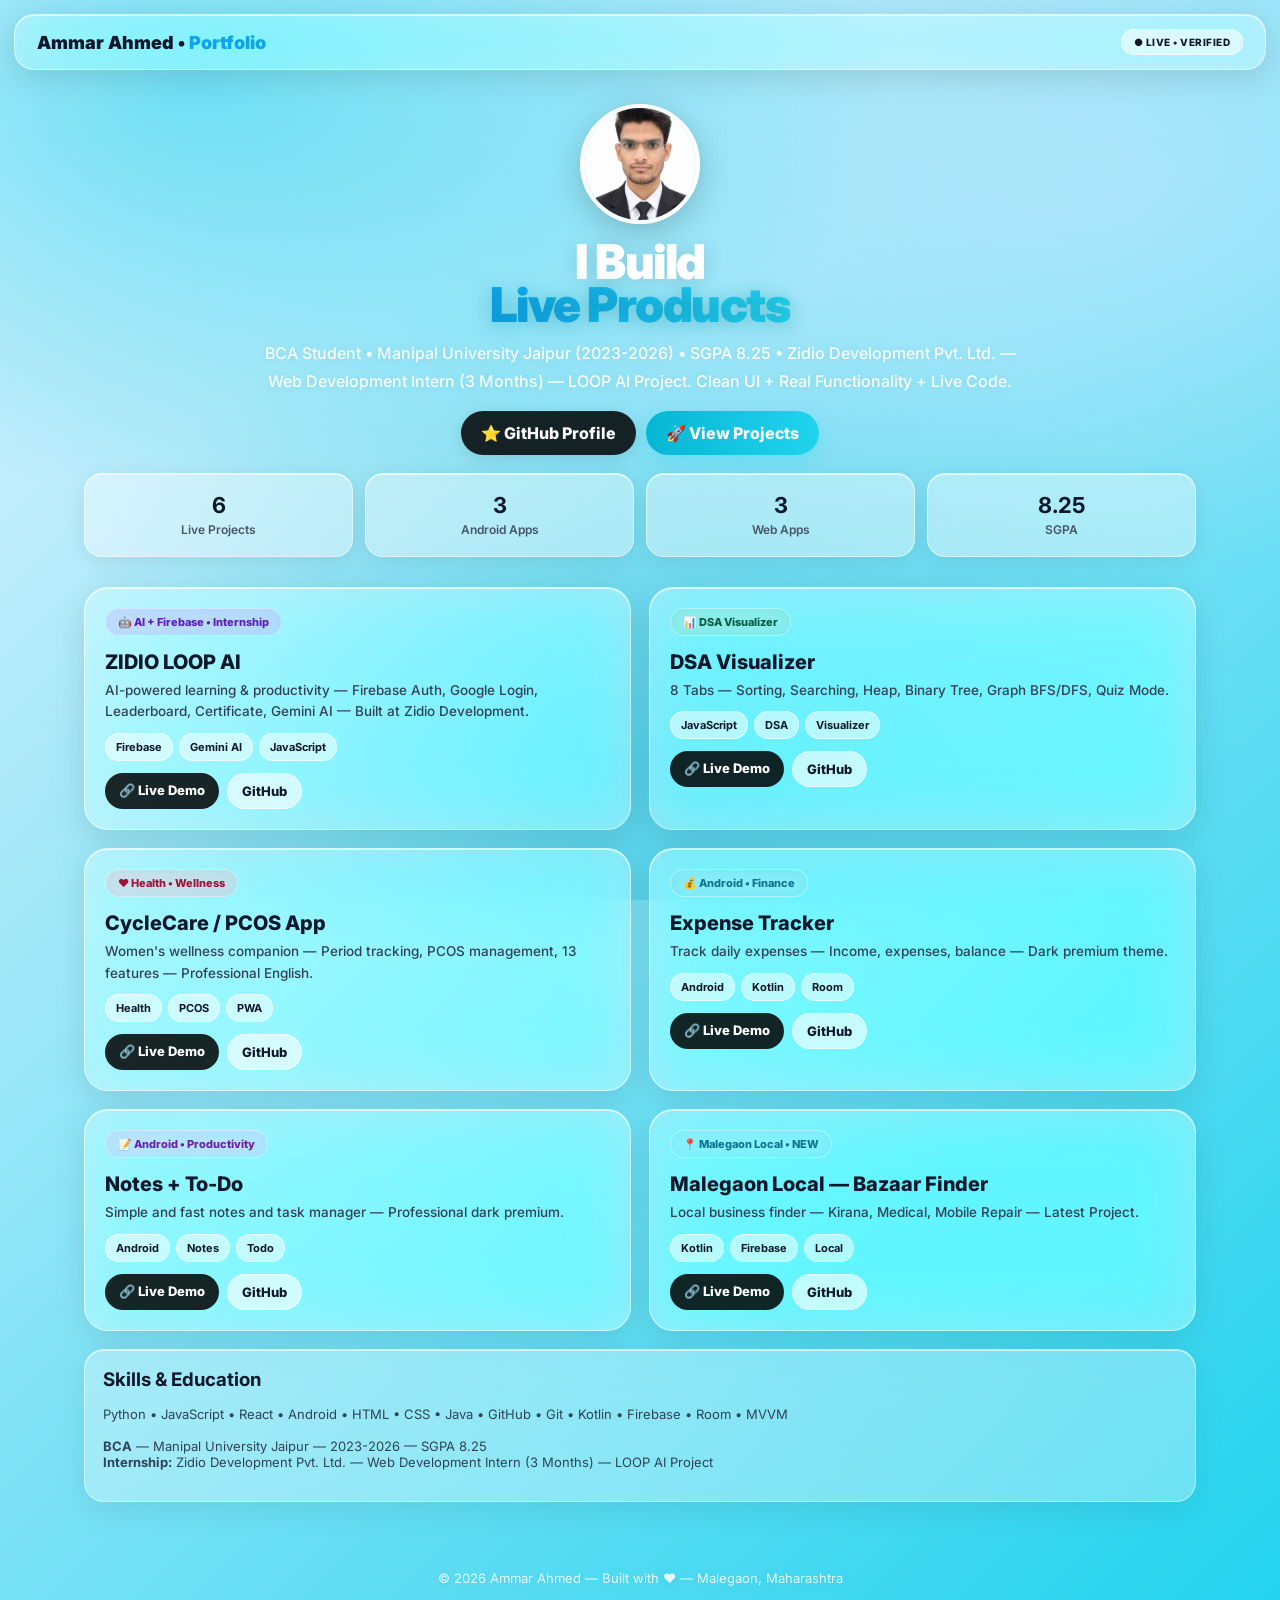
==== index.html @ c68ac888 "Remove duplicate Notes + To-Do card from index.html" ====
<!DOCTYPE html>
<html lang="en">
<head>
<meta charset="utf-8">
<meta name="viewport" content="width=device-width,initial-scale=1">
<title>Ammar Ahmed | Python | React | Android Developer</title>
<link rel="stylesheet" href="style.css">
</head>
<body>
<div class="nav"><div class="logo">Ammar Ahmed • <span>Portfolio</span></div><div class="badge-aqua">● LIVE • VERIFIED</div></div>
<div class="hero">
<img src="profile.jpg" alt="Ammar Ahmed" style="width:120px;height:120px;border-radius:50%;object-fit:cover;border:4px solid #fff;box-shadow:0 8px 32px rgba(0,0,0,.2);margin:0 auto 16px;display:block">
<h1>I Build<br><span>Live Products</span></h1>
<p>BCA Student • Manipal University Jaipur (2023-2026) • SGPA 8.25 • Zidio Development Pvt. Ltd. — Web Development Intern (3 Months) — LOOP AI Project. Clean UI + Real Functionality + Live Code.</p>
<div class="btns"><a class="btn dark" href="https://github.com/AmmarAhmed-star" target="_blank">⭐ GitHub Profile</a><a class="btn aqua" href="#projects">🚀 View Projects</a></div>
<div class="stats"><div class="stat"><b>6</b><span>Live Projects</span></div><div class="stat"><b>3</b><span>Android Apps</span></div><div class="stat"><b>3</b><span>Web Apps</span></div><div class="stat"><b>8.25</b><span>SGPA</span></div></div>
</div>
<div class="wrap" id="projects">
<div class="grid">
<div class="card"><span class="badge ai">🤖 AI + Firebase • Internship</span><h3>ZIDIO LOOP AI</h3><p>AI-powered learning & productivity — Firebase Auth, Google Login, Leaderboard, Certificate, Gemini AI — Built at Zidio Development.</p><div class="tags"><span class="tag">Firebase</span><span class="tag">Gemini AI</span><span class="tag">JavaScript</span></div><div class="links"><a href="https://ammarahmed-star.github.io/ZIDIO-LOOP-Projects/" target="_blank">🔗 Live Demo</a><a class="light" href="https://ammarahmed-star.github.io/ZIDIO-LOOP-Projects/" target="_blank">GitHub</a></div></div>
<div class="card"><span class="badge dsa">📊 DSA Visualizer</span><h3>DSA Visualizer</h3><p>8 Tabs — Sorting, Searching, Heap, Binary Tree, Graph BFS/DFS, Quiz Mode.</p><div class="tags"><span class="tag">JavaScript</span><span class="tag">DSA</span><span class="tag">Visualizer</span></div><div class="links"><a href="https://ammarahmed-star.github.io/DSA---Visualizer/" target="_blank">🔗 Live Demo</a><a class="light" href="https://github.com/AmmarAhmed-star/DSA---Visualizer" target="_blank">GitHub</a></div></div>
<div class="card"><span class="badge health">❤️ Health • Wellness</span><h3>CycleCare / PCOS App</h3><p>Women's wellness companion — Period tracking, PCOS management, 13 features — Professional English.</p><div class="tags"><span class="tag">Health</span><span class="tag">PCOS</span><span class="tag">PWA</span></div><div class="links"><a href="https://ammarahmed-star.github.io/PCOS---Management---Application/" target="_blank">🔗 Live Demo</a><a class="light" href="https://github.com/AmmarAhmed-star/PCOS---Management---Application" target="_blank">GitHub</a></div></div>
<div class="card"><span class="badge expense">💰 Android • Finance</span><h3>Expense Tracker</h3><p>Track daily expenses — Income, expenses, balance — Dark premium theme.</p><div class="tags"><span class="tag">Android</span><span class="tag">Kotlin</span><span class="tag">Room</span></div><div class="links"><a href="https://ammarahmed-star.github.io/Android-Expense-Tracker/" target="_blank">🔗 Live Demo</a><a class="light" href="https://ammarahmed-star.github.io/Android-Expense-Tracker/" target="_blank">GitHub</a></div></div>
<div class="card"><span class="badge todo">📝 Android • Productivity</span><h3>Notes + To-Do</h3><p>Simple and fast notes and task manager — Professional dark premium.</p><div class="tags"><span class="tag">Android</span><span class="tag">Notes</span><span class="tag">Todo</span></div><div class="links"><a href="https://ammarahmed-star.github.io/Android-Note-Todo-application/" target="_blank">🔗 Live Demo</a><a class="light" href="https://ammarahmed-star.github.io/Android-Note-Todo-application/" target="_blank">GitHub</a></div></div>
<div class="card"><span class="badge local">📍 Malegaon Local • NEW</span><h3>Malegaon Local — Bazaar Finder</h3><p>Local business finder — Kirana, Medical, Mobile Repair — Latest Project.</p><div class="tags"><span class="tag">Kotlin</span><span class="tag">Firebase</span><span class="tag">Local</span></div><div class="links"><a href="https://ammarahmed-star.github.io/Malegaon-Local/" target="_blank">🔗 Live Demo</a><a class="light" href="https://github.com/AmmarAhmed-star/Malegaon-Local" target="_blank">GitHub</a></div></div>
</div>
<div class="section"><h3 style="margin:0">Skills & Education</h3><p style="color:#334155;font-size:13px;line-height:1.6">Python • JavaScript • React • Android • HTML • CSS • Java • GitHub • Git • Kotlin • Firebase • Room • MVVM</p><p style="color:#334155;font-size:13px"><b>BCA</b> — Manipal University Jaipur — 2023-2026 — SGPA 8.25<br><b>Internship:</b> Zidio Development Pvt. Ltd. — Web Development Intern (3 Months) — LOOP AI Project</p></div>
</div>
<div class="footer">© 2026 Ammar Ahmed — Built with ❤️ — Malegaon, Maharashtra</div>
</body>
</html>
---- style.css ----
/* Aqua Blue Glass Theme #22D3EE - iOS Transparent - Portfolio- */
@import url('https://fonts.googleapis.com/css2?family=Inter:wght@400;600;800;900&display=swap');

*{box-sizing:border-box}

body{
  margin:0;
  font-family:Inter,system-ui,Segoe UI,Roboto,Arial;
  min-height:100vh;
  background:linear-gradient(135deg,#E0F2FE 0%,#22D3EE 100%);
  color:#0F172A;
  position:relative
}

body::before{
  content:'';
  position:fixed;
  inset:0;
  z-index:0;
  background:
    radial-gradient(700px 400px at 15% 10%,rgba(34,211,238,.55),transparent),
    radial-gradient(700px 400px at 85% 20%,rgba(186,230,253,.7),transparent),
    radial-gradient(600px 500px at 50% 85%,rgba(6,182,212,.35),transparent);
  pointer-events:none
}

body *{position:relative;z-index:1}

/* Nav - Glass */
.nav{
  position:sticky;
  top:0;
  z-index:20;
  display:flex;
  justify-content:space-between;
  align-items:center;
  padding:14px 22px;
  margin:14px;
  border-radius:20px;
  background:rgba(255,255,255,.30);
  backdrop-filter:blur(30px) saturate(180%);
  -webkit-backdrop-filter:blur(30px) saturate(180%);
  border:1px solid rgba(255,255,255,.5);
  box-shadow:0 8px 32px rgba(0,0,0,.12),inset 0 1px 0 rgba(255,255,255,.7)
}

.logo{font-weight:900;font-size:18px}
.logo span{color:#0EA5E9}

.badge-aqua{
  font-size:10px;
  padding:6px 12px;
  border-radius:999px;
  background:rgba(255,255,255,.45);
  backdrop-filter:blur(10px);
  border:1px solid rgba(255,255,255,.6);
  font-weight:800;
  letter-spacing:.5px
}

/* Hero */
.hero{
  max-width:1160px;
  margin:0 auto;
  padding:20px 24px 0;
  text-align:center
}

.hero h1{
  font-size:48px;
  margin:0;
  line-height:.9;
  letter-spacing:-1.5px;
  font-weight:900;
  color:#fff;
  text-shadow:0 2px 20px rgba(0,0,0,.15)
}

.hero h1 span{
  background:linear-gradient(90deg,#0EA5E9,#22D3EE);
  -webkit-background-clip:text;
  background-clip:text;
  color:transparent;
  filter:drop-shadow(0 2px 10px rgba(34,211,238,.3))
}

.hero p{
  color:rgba(255,255,255,.92);
  max-width:760px;
  margin:14px auto;
  line-height:1.7;
  font-weight:500;
  text-shadow:0 1px 10px rgba(0,0,0,.1)
}

/* Buttons */
.btns{display:flex;gap:10px;justify-content:center;flex-wrap:wrap;margin-top:16px}

.btn{
  padding:12px 20px;
  border-radius:999px;
  font-weight:800;
  border:0;
  cursor:pointer;
  text-decoration:none;
  display:inline-block;
  backdrop-filter:blur(10px);
  transition:.2s;
  box-shadow:0 4px 16px rgba(0,0,0,.1)
}

.btn.dark{background:rgba(0,0,0,.85);color:#fff}
.btn.aqua{background:linear-gradient(90deg,#06B6D4,#22D3EE);color:#fff;box-shadow:0 8px 20px rgba(34,211,238,.3)}
.btn:hover{transform:translateY(-2px)}

/* Wrap & Cards - Glass */
.wrap{max-width:1160px;margin:0 auto;padding:12px 24px 40px}
.grid{display:grid;grid-template-columns:1fr 1fr;gap:18px;margin-top:18px}

.card{
  background:rgba(255,255,255,.38);
  backdrop-filter:blur(30px) saturate(180%);
  -webkit-backdrop-filter:blur(30px) saturate(180%);
  border:1px solid rgba(255,255,255,.55);
  border-radius:24px;
  padding:20px;
  box-shadow:0 8px 32px rgba(0,0,0,.1),inset 0 1px 0 rgba(255,255,255,.7);
  transition:.25s
}

.card:hover{
  transform:translateY(-3px);
  background:rgba(255,255,255,.5);
  box-shadow:0 16px 40px rgba(0,0,0,.14),inset 0 1px 0 rgba(255,255,255,.8)
}

.badge{
  display:inline-block;
  padding:6px 12px;
  border-radius:999px;
  font-size:11px;
  font-weight:800;
  margin-bottom:8px;
  backdrop-filter:blur(10px);
  border:1px solid rgba(255,255,255,.4)
}

.badge.ai{background:rgba(124,58,237,.15);color:#5B21B6}
.badge.dsa{background:rgba(16,185,129,.15);color:#065F46}
.badge.health{background:rgba(244,63,94,.12);color:#9F1239}
.badge.expense{background:rgba(6,182,212,.15);color:#0E7490}
.badge.todo{background:rgba(168,85,247,.12);color:#6B21A8}
.badge.local{background:rgba(34,211,238,.2);color:#0E7490}

.card h3{margin:6px 0 6px;font-size:20px;font-weight:800}
.card p{color:#334155;font-size:13.5px;line-height:1.6;margin:0;font-weight:500}

.tags{margin-top:10px;display:flex;flex-wrap:wrap;gap:6px}
.tag{padding:6px 10px;background:rgba(255,255,255,.5);border:1px solid rgba(255,255,255,.6);border-radius:999px;font-size:11px;font-weight:700}

.links{margin-top:12px;display:flex;gap:8px;flex-wrap:wrap}
.links a{padding:9px 14px;border-radius:999px;background:rgba(0,0,0,.85);color:#fff;text-decoration:none;font-size:13px;font-weight:800}
.links a.light{background:rgba(255,255,255,.6);color:#0F172A;border:1px solid rgba(255,255,255,.6)}

/* Stats */
.stats{display:grid;grid-template-columns:repeat(4,1fr);gap:12px;margin-top:18px}
.stat{
  background:rgba(255,255,255,.38);
  backdrop-filter:blur(20px);
  border:1px solid rgba(255,255,255,.5);
  border-radius:18px;
  padding:18px;
  text-align:center;
  box-shadow:0 4px 20px rgba(0,0,0,.08),inset 0 1px 0 rgba(255,255,255,.6)
}
.stat b{font-size:22px;display:block}
.stat span{font-size:12px;color:#475569;font-weight:600}

/* Section */
.section{
  background:rgba(255,255,255,.30);
  backdrop-filter:blur(24px);
  border:1px solid rgba(255,255,255,.45);
  border-radius:20px;
  padding:18px;
  margin-top:18px;
  box-shadow:0 8px 32px rgba(0,0,0,.08),inset 0 1px 0 rgba(255,255,255,.6)
}

.footer{
  text-align:center;
  padding:28px;
  color:rgba(255,255,255,.85);
  font-size:13px;
  text-shadow:0 1px 8px rgba(0,0,0,.1)
}

@media(max-width:780px){
  .hero h1{font-size:34px}
  .grid,.stats{grid-template-columns:1fr}
}
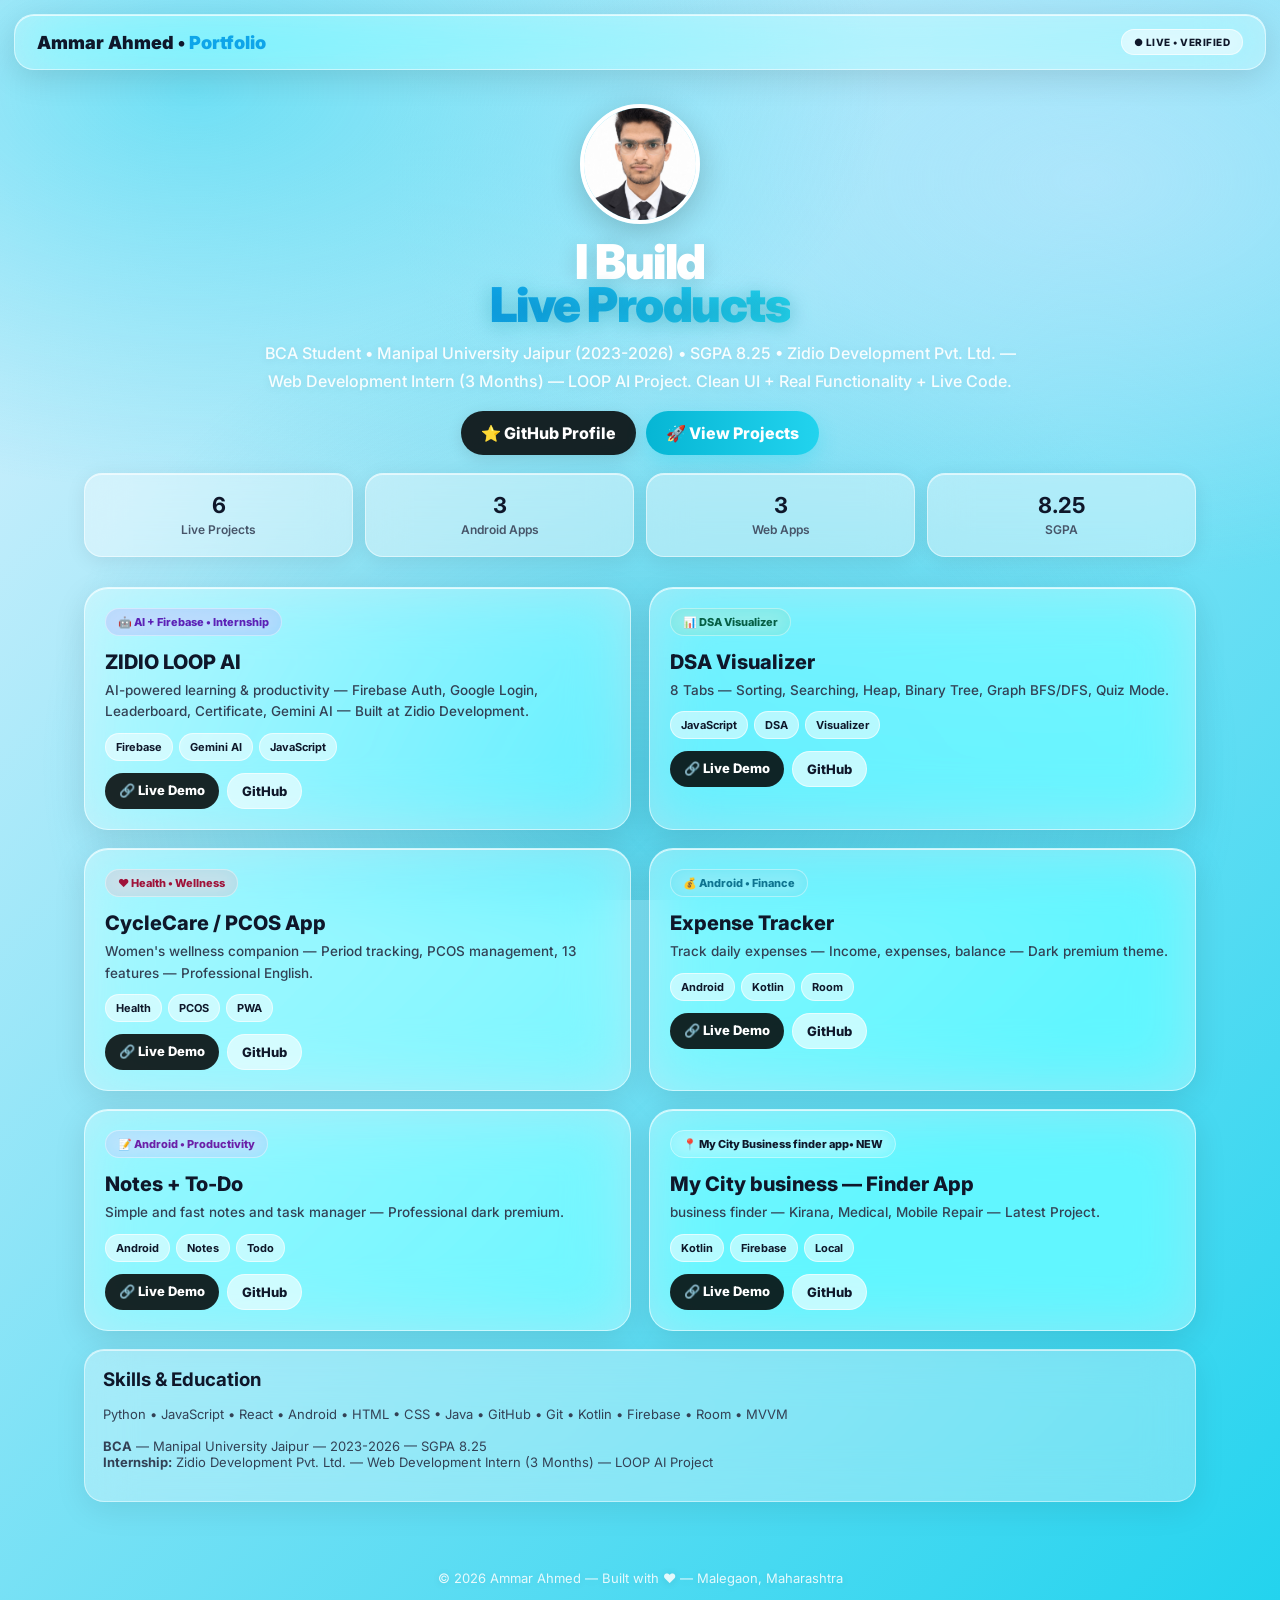
==== commit 7a2e5213: "Add My City business finder app card Added a new business finder app card for 'My City' to the index" ====
--- a/index.html
+++ b/index.html
@@ -22,7 +22,7 @@
 <div class="card"><span class="badge health">❤️ Health • Wellness</span><h3>CycleCare / PCOS App</h3><p>Women's wellness companion — Period tracking, PCOS management, 13 features — Professional English.</p><div class="tags"><span class="tag">Health</span><span class="tag">PCOS</span><span class="tag">PWA</span></div><div class="links"><a href="https://ammarahmed-star.github.io/PCOS---Management---Application/" target="_blank">🔗 Live Demo</a><a class="light" href="https://github.com/AmmarAhmed-star/PCOS---Management---Application" target="_blank">GitHub</a></div></div>
 <div class="card"><span class="badge expense">💰 Android • Finance</span><h3>Expense Tracker</h3><p>Track daily expenses — Income, expenses, balance — Dark premium theme.</p><div class="tags"><span class="tag">Android</span><span class="tag">Kotlin</span><span class="tag">Room</span></div><div class="links"><a href="https://ammarahmed-star.github.io/Android-Expense-Tracker/" target="_blank">🔗 Live Demo</a><a class="light" href="https://ammarahmed-star.github.io/Android-Expense-Tracker/" target="_blank">GitHub</a></div></div>
 <div class="card"><span class="badge todo">📝 Android • Productivity</span><h3>Notes + To-Do</h3><p>Simple and fast notes and task manager — Professional dark premium.</p><div class="tags"><span class="tag">Android</span><span class="tag">Notes</span><span class="tag">Todo</span></div><div class="links"><a href="https://ammarahmed-star.github.io/Android-Note-Todo-application/" target="_blank">🔗 Live Demo</a><a class="light" href="https://ammarahmed-star.github.io/Android-Note-Todo-application/" target="_blank">GitHub</a></div></div>
-<div class="card"><span class="badge local">📍 Malegaon Local • NEW</span><h3>Malegaon Local — Bazaar Finder</h3><p>Local business finder — Kirana, Medical, Mobile Repair — Latest Project.</p><div class="tags"><span class="tag">Kotlin</span><span class="tag">Firebase</span><span class="tag">Local</span></div><div class="links"><a href="https://ammarahmed-star.github.io/Malegaon-Local/" target="_blank">🔗 Live Demo</a><a class="light" href="https://github.com/AmmarAhmed-star/Malegaon-Local" target="_blank">GitHub</a></div></div>
+<div class="card"><span class="badge Finder App">📍 My City Business finder app• NEW</span><h3>My City business — Finder App</h3><p>business finder — Kirana, Medical, Mobile Repair — Latest Project.</p><div class="tags"><span class="tag">Kotlin</span><span class="tag">Firebase</span><span class="tag">Local</span></div><div class="links"><a href="https://ammarahmed-star.github.io/Malegaon-Local/" target="_blank">🔗 Live Demo</a><a class="light" href="https://github.com/AmmarAhmed-star/Malegaon-Local" target="_blank">GitHub</a></div></div>
 </div>
 <div class="section"><h3 style="margin:0">Skills & Education</h3><p style="color:#334155;font-size:13px;line-height:1.6">Python • JavaScript • React • Android • HTML • CSS • Java • GitHub • Git • Kotlin • Firebase • Room • MVVM</p><p style="color:#334155;font-size:13px"><b>BCA</b> — Manipal University Jaipur — 2023-2026 — SGPA 8.25<br><b>Internship:</b> Zidio Development Pvt. Ltd. — Web Development Intern (3 Months) — LOOP AI Project</p></div>
 </div>
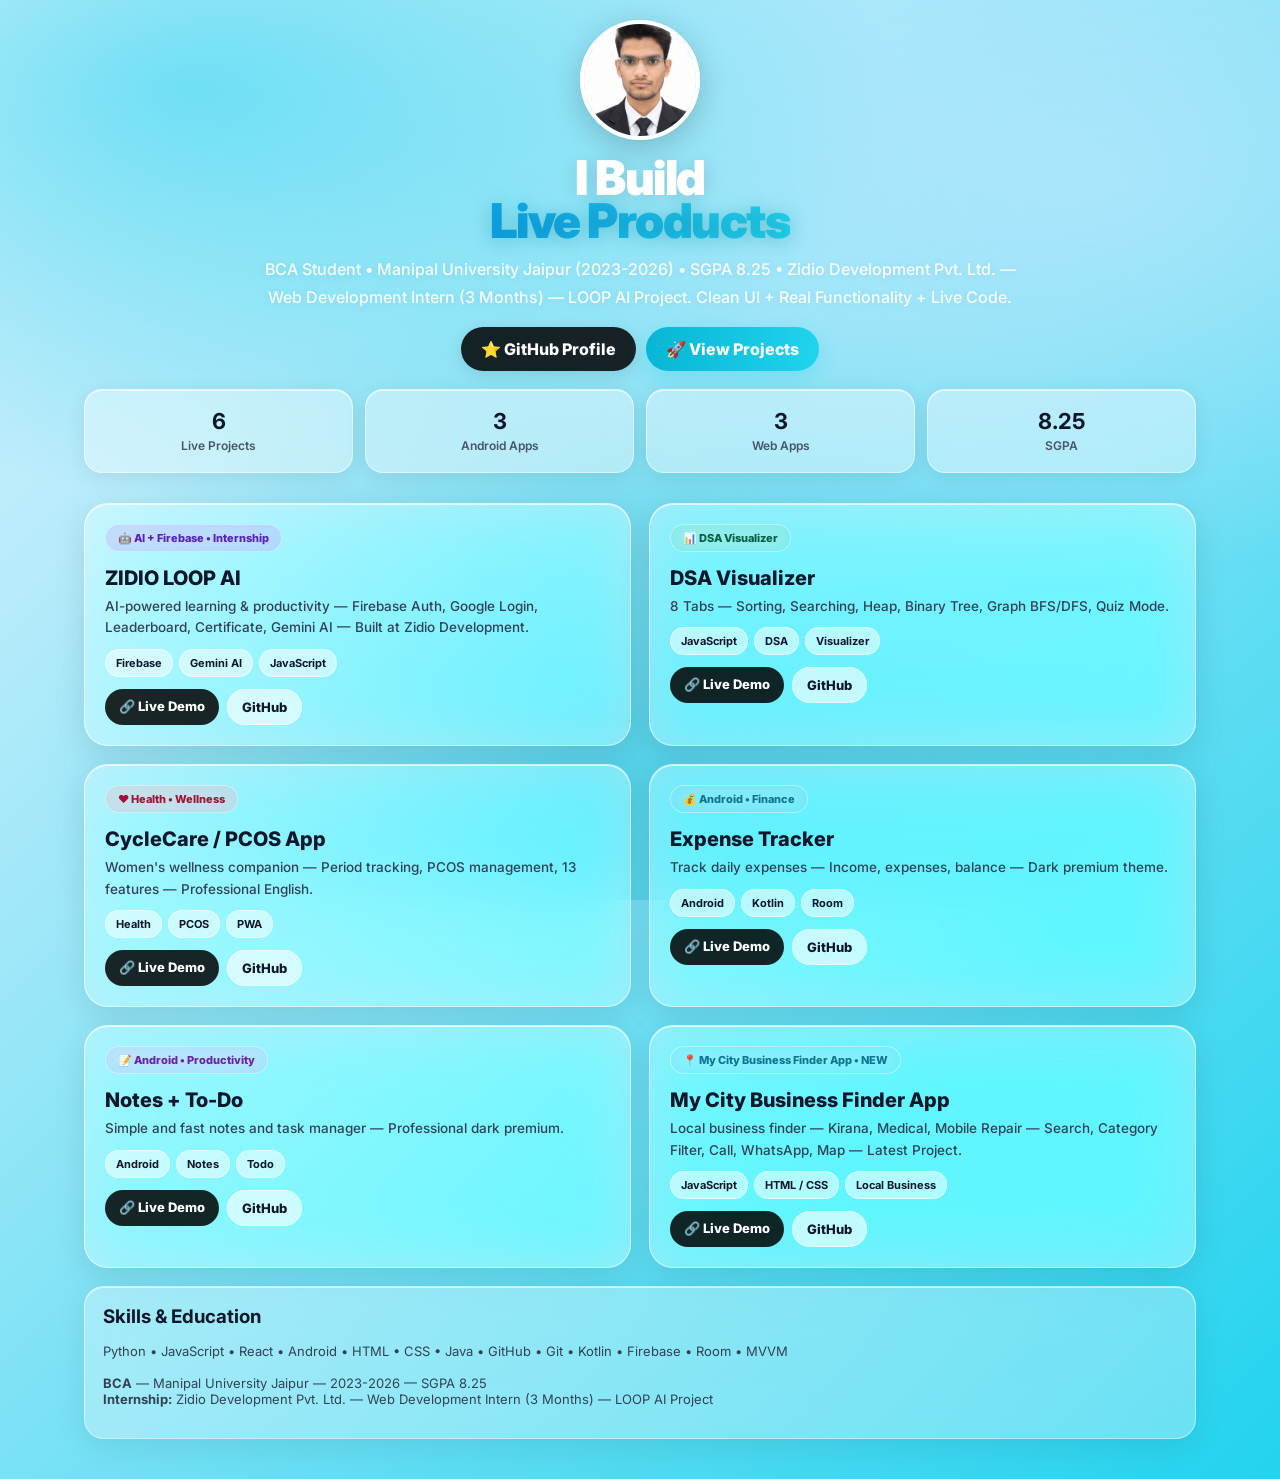
==== commit f191d4d5: "Enhance index.html with custom fonts and styles Added custom font styles and updated layout for port" ====
--- a/index.html
+++ b/index.html
@@ -1,13 +1,33 @@
 <!DOCTYPE html>
 <html lang="en">
-<head>
+<head><style>
+@font-face {
+  font-family: "Optimistic";
+  font-style: normal;
+  font-weight: 400 600;
+  font-display: swap;
+  src: url("/fonts/OptimisticAI_VF_Optimized.woff2") format("woff2");
+}
+@font-face {
+  font-family: "Optimistic Mono";
+  font-style: normal;
+  font-weight: 400;
+  font-display: swap;
+  src: url("/fonts/OptimisticMono_W_TextRegular.woff2") format("woff2");
+}
+:where(html) {
+  font-family: "Optimistic", system-ui, sans-serif;
+}
+:where(code, pre, kbd, samp) {
+  font-family: "Optimistic Mono", ui-monospace, monospace;
+}
+</style>
 <meta charset="utf-8">
 <meta name="viewport" content="width=device-width,initial-scale=1">
 <title>Ammar Ahmed | Python | React | Android Developer</title>
 <link rel="stylesheet" href="style.css">
 </head>
 <body>
-<div class="nav"><div class="logo">Ammar Ahmed • <span>Portfolio</span></div><div class="badge-aqua">● LIVE • VERIFIED</div></div>
 <div class="hero">
 <img src="profile.jpg" alt="Ammar Ahmed" style="width:120px;height:120px;border-radius:50%;object-fit:cover;border:4px solid #fff;box-shadow:0 8px 32px rgba(0,0,0,.2);margin:0 auto 16px;display:block">
 <h1>I Build<br><span>Live Products</span></h1>
@@ -21,11 +41,10 @@
 <div class="card"><span class="badge dsa">📊 DSA Visualizer</span><h3>DSA Visualizer</h3><p>8 Tabs — Sorting, Searching, Heap, Binary Tree, Graph BFS/DFS, Quiz Mode.</p><div class="tags"><span class="tag">JavaScript</span><span class="tag">DSA</span><span class="tag">Visualizer</span></div><div class="links"><a href="https://ammarahmed-star.github.io/DSA---Visualizer/" target="_blank">🔗 Live Demo</a><a class="light" href="https://github.com/AmmarAhmed-star/DSA---Visualizer" target="_blank">GitHub</a></div></div>
 <div class="card"><span class="badge health">❤️ Health • Wellness</span><h3>CycleCare / PCOS App</h3><p>Women's wellness companion — Period tracking, PCOS management, 13 features — Professional English.</p><div class="tags"><span class="tag">Health</span><span class="tag">PCOS</span><span class="tag">PWA</span></div><div class="links"><a href="https://ammarahmed-star.github.io/PCOS---Management---Application/" target="_blank">🔗 Live Demo</a><a class="light" href="https://github.com/AmmarAhmed-star/PCOS---Management---Application" target="_blank">GitHub</a></div></div>
 <div class="card"><span class="badge expense">💰 Android • Finance</span><h3>Expense Tracker</h3><p>Track daily expenses — Income, expenses, balance — Dark premium theme.</p><div class="tags"><span class="tag">Android</span><span class="tag">Kotlin</span><span class="tag">Room</span></div><div class="links"><a href="https://ammarahmed-star.github.io/Android-Expense-Tracker/" target="_blank">🔗 Live Demo</a><a class="light" href="https://ammarahmed-star.github.io/Android-Expense-Tracker/" target="_blank">GitHub</a></div></div>
-<div class="card"><span class="badge todo">📝 Android • Productivity</span><h3>Notes + To-Do</h3><p>Simple and fast notes and task manager — Professional dark premium.</p><div class="tags"><span class="tag">Android</span><span class="tag">Notes</span><span class="tag">Todo</span></div><div class="links"><a href="https://ammarahmed-star.github.io/Android-Note-Todo-application/" target="_blank">🔗 Live Demo</a><a class="light" href="https://ammarahmed-star.github.io/Android-Note-Todo-application/" target="_blank">GitHub</a></div></div>
-<div class="card"><span class="badge Finder App">📍 My City Business finder app• NEW</span><h3>My City business — Finder App</h3><p>business finder — Kirana, Medical, Mobile Repair — Latest Project.</p><div class="tags"><span class="tag">Kotlin</span><span class="tag">Firebase</span><span class="tag">Local</span></div><div class="links"><a href="https://ammarahmed-star.github.io/Malegaon-Local/" target="_blank">🔗 Live Demo</a><a class="light" href="https://github.com/AmmarAhmed-star/Malegaon-Local" target="_blank">GitHub</a></div></div>
+<div class="card"><span class="badge todo">📝 Android • Productivity</span><h3>Notes + To-Do</h3><p>Simple and fast notes and task manager — Professional dark premium.</p><div class="tags"><span class="tag">Android</span><span class="tag">Notes</span><span class="tag">Todo</span></div><div class="links"><a href="https://ammarahmed-star.github.io/Android-Note-Todo-application/" target="_blank">🔗 Live Demo</a><a class="light" href="https://github.com/AmmarAhmed-star/Android-Note-Todo-application/" target="_blank">GitHub</a></div></div>
+<div class="card"><span class="badge local">📍 My City Business Finder App • NEW</span><h3>My City Business Finder App</h3><p>Local business finder — Kirana, Medical, Mobile Repair — Search, Category Filter, Call, WhatsApp, Map — Latest Project.</p><div class="tags"><span class="tag">JavaScript</span><span class="tag">HTML / CSS</span><span class="tag">Local Business</span></div><div class="links"><a href="https://ammarahmed-star.github.io/Malegaon-Local/" target="_blank">🔗 Live Demo</a><a class="light" href="https://github.com/AmmarAhmed-star/Malegaon-Local" target="_blank">GitHub</a></div></div>
 </div>
 <div class="section"><h3 style="margin:0">Skills & Education</h3><p style="color:#334155;font-size:13px;line-height:1.6">Python • JavaScript • React • Android • HTML • CSS • Java • GitHub • Git • Kotlin • Firebase • Room • MVVM</p><p style="color:#334155;font-size:13px"><b>BCA</b> — Manipal University Jaipur — 2023-2026 — SGPA 8.25<br><b>Internship:</b> Zidio Development Pvt. Ltd. — Web Development Intern (3 Months) — LOOP AI Project</p></div>
 </div>
-<div class="footer">© 2026 Ammar Ahmed — Built with ❤️ — Malegaon, Maharashtra</div>
-</body>
+<script>(function(){var loc=location.href.replace(/#.*$/,"");var ATTR_NAMES=["data-product-id","data-productid","data-product_id","product-id","productid","product_id","data-source-entity-id","source-entity-id","source_entity_id","data-product","data-metadata","data-meta"];var DATASET_KEYS=["productId","productid","product_id","sourceEntityId","sourceentityid","source_entity_id","product","metadata","meta"];function readProductId(value){if(typeof value!=="string"||value.length===0)return null;if(/^[0-9]{6,}$/.test(value))return value;var match=value.match(/(?:product(?:_|-)?id|source(?:_|-)?entity(?:_|-)?id)["'=:\s]+([0-9]{6,})/i);return match?match[1]:null}function extractProductId(start){for(var node=start;node&&node!==document.body;node=node.parentElement){for(var i=0;i<ATTR_NAMES.length;i++){var attrValue=node.getAttribute&&node.getAttribute(ATTR_NAMES[i]);var attrProductId=readProductId(attrValue);if(attrProductId)return attrProductId}var dataset=node.dataset||null;if(dataset){for(var j=0;j<DATASET_KEYS.length;j++){var dataValue=dataset[DATASET_KEYS[j]];var dataProductId=readProductId(dataValue);if(dataProductId)return dataProductId}}}return null}function isInlineMediaSlotElement(node){return !!(node&&node.getAttribute&&node.getAttribute("data-clippy-inline-media-slot")!==null)}function findInlineMediaSlot(start){for(var node=start;node&&node!==document.body;node=node.parentElement){if(isInlineMediaSlotElement(node))return node}return null}function readInlineMediaUrl(node){if(!node)return null;return node.getAttribute&&((node.getAttribute("data-clippy-inline-media-url")||node.getAttribute("data-url")||node.getAttribute("data_url")))||node.href||null}function stripHash(url){return String(url).replace(/#.*$/,"")}function urlsMatch(a,b){if(!a||!b)return false;try{return stripHash(new URL(a,loc).href)===stripHash(new URL(b,loc).href)}catch(_){return stripHash(a)===stripHash(b)}}function isFirstPartyReelUrl(value){try{var url=new URL(value,loc);if(url.protocol!=="https:")return false;var host=url.hostname.toLowerCase();var supported=host==="instagram.com"||host.endsWith(".instagram.com")||host==="facebook.com"||host.endsWith(".facebook.com");return supported&&/\/reels?\//i.test(url.pathname)}catch(_){return false}}function isInlineMediaUrlClick(node,href){var slot=findInlineMediaSlot(node);if(!slot)return false;var slotUrl=readInlineMediaUrl(slot);if(slotUrl)return urlsMatch(href,slotUrl);return isFirstPartyReelUrl(href)}function findDataHref(start){for(var node=start;node&&node!==document.body;node=node.parentElement){if(node.getAttribute){var href=node.getAttribute("data-href")||node.getAttribute("data-url");if(href)return{href:href,node:node}}}return null}var nativeOpen=window.open;window.open=function(url){if(parent!==window&&typeof url==="string"&&/^https?:\/\//.test(url)){parent.postMessage({type:"ecto:usercontent-link-click",href:url},"*");return null}return nativeOpen?nativeOpen.apply(window,arguments):null};document.addEventListener("click",function(e){var target=e.target instanceof Element?e.target:null;if(!target)return;if(parent===window)return;var a=target.closest?target.closest("a[href]"):null;if(a&&a.href&&/^https?:\/\//.test(a.href)&&a.href.replace(/#.*$/,"")!==loc){if(isInlineMediaUrlClick(a,a.href))return;var productId=extractProductId(target)||extractProductId(a);if(productId){e.preventDefault();parent.postMessage({type:"ecto-artifact-link-click",productId:productId},"*");return}e.preventDefault();parent.postMessage({type:"ecto:usercontent-link-click",href:a.href},"*");return}var dataHref=findDataHref(target);if(dataHref&&/^https?:\/\//.test(dataHref.href)&&dataHref.href.replace(/#.*$/,"")!==loc){if(isInlineMediaUrlClick(dataHref.node,dataHref.href))return;e.preventDefault();parent.postMessage({type:"ecto:usercontent-link-click",href:dataHref.href},"*")}},true)})();</script><script>(function(){var FOCUS_TYPE="ecto:artifact-focus-request";var CLOSE_TYPE="ecto:artifact-close-request";function focusArtifactDocument(){var body=document.body;if(!body)return;try{window.focus();}catch(e){}if(!body.hasAttribute("tabindex"))body.setAttribute("tabindex","-1");try{body.focus({preventScroll:true});}catch(e){try{body.focus();}catch(e2){}}}window.addEventListener("message",function(event){if(event.source!==window.parent)return;var data=event.data;if(!data||typeof data!=="object"||data.type!==FOCUS_TYPE)return;if(document.readyState==="loading"){document.addEventListener("DOMContentLoaded",focusArtifactDocument,{once:true});return;}focusArtifactDocument();});window.addEventListener("keydown",function(event){if(event.key!=="Escape")return;window.setTimeout(function(){if(event.defaultPrevented)return;window.parent.postMessage({type:CLOSE_TYPE},"*");},0);});})();</script></body>
 </html>
